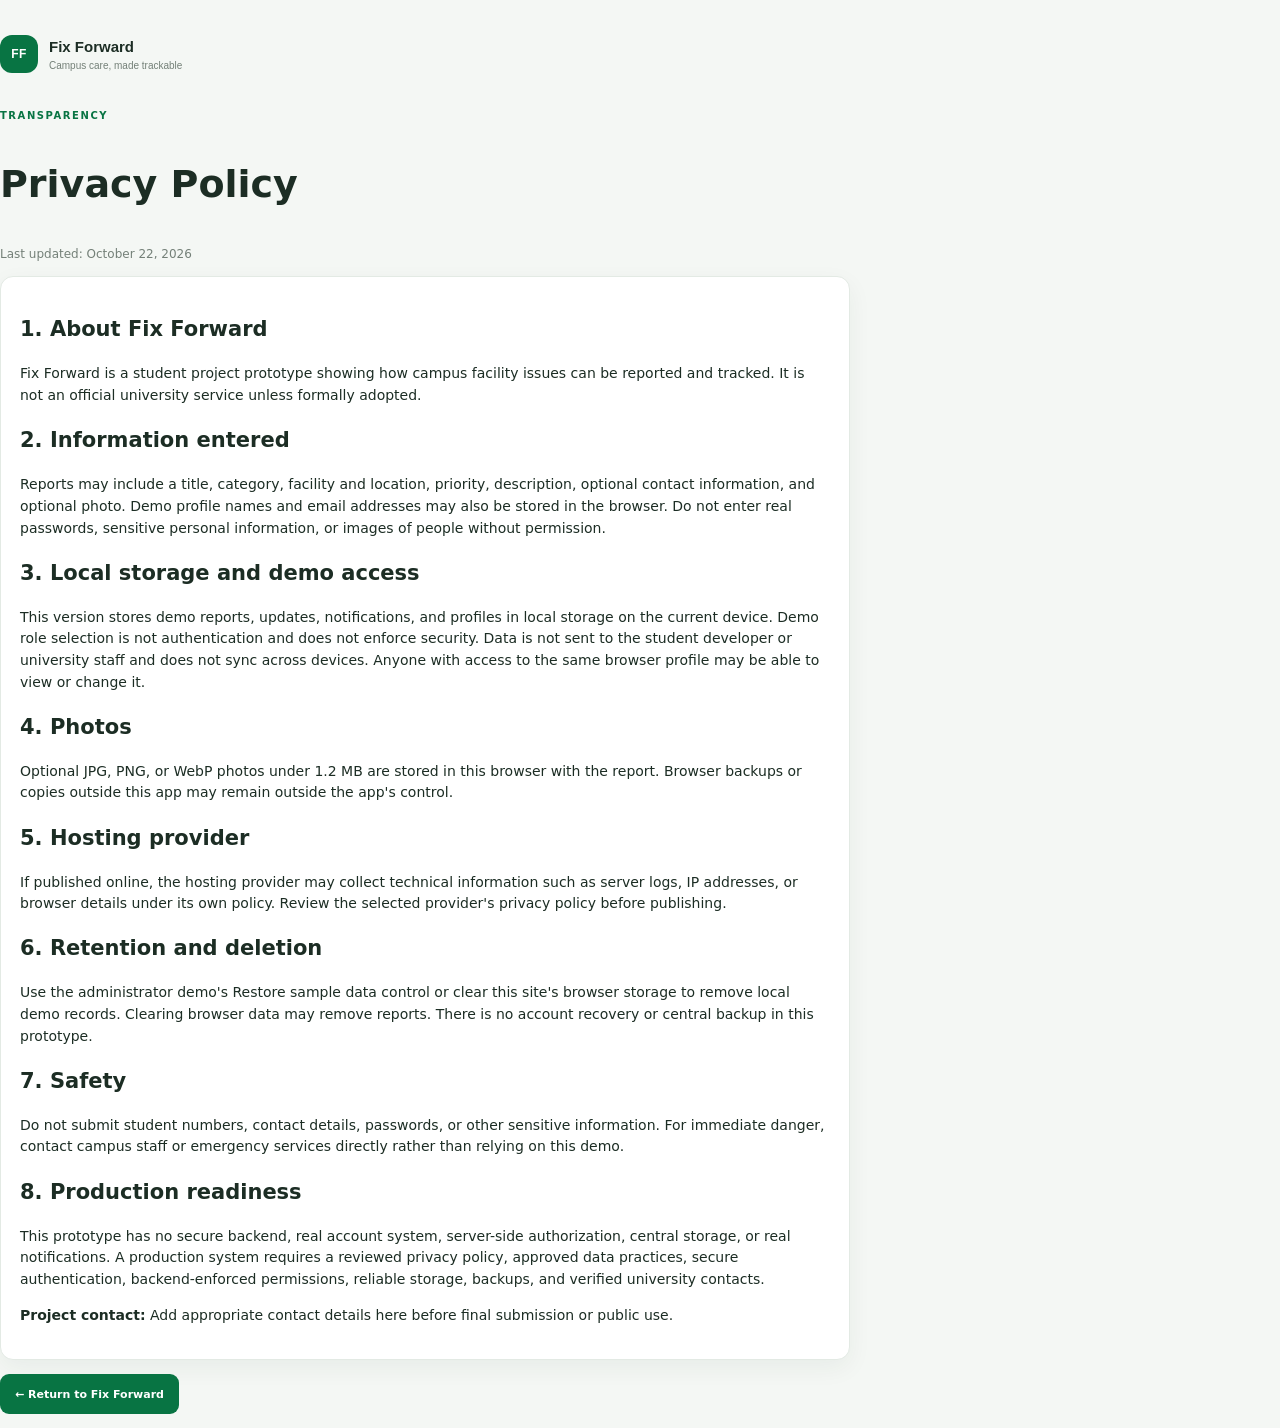
==== privacy.html @ bad697f6 "Add files via upload" ====
<!doctype html><html lang="en"><head><meta charset="utf-8"><meta name="viewport" content="width=device-width,initial-scale=1"><title>Privacy Policy | Fix Forward</title><link rel="stylesheet" href="styles.css"></head><body><main style="max-width:850px;padding-top:35px"><a class="brand" href="index.html"><span class="brand-mark">FF</span><span>Fix Forward<small>Campus care, made trackable</small></span></a><section style="padding-top:35px"><p class="eyebrow">TRANSPARENCY</p><h1 style="font-size:38px">Privacy Policy</h1><p class="muted">Last updated: October 22, 2026</p><article class="card"><h2>1. About Fix Forward</h2><p>Fix Forward is a student project prototype showing how campus facility issues can be reported and tracked. It is not an official university service unless formally adopted.</p><h2>2. Information entered</h2><p>Reports may include a title, category, facility and location, priority, description, optional contact information, and optional photo. Demo profile names and email addresses may also be stored in the browser. Do not enter real passwords, sensitive personal information, or images of people without permission.</p><h2>3. Local storage and demo access</h2><p>This version stores demo reports, updates, notifications, and profiles in local storage on the current device. Demo role selection is not authentication and does not enforce security. Data is not sent to the student developer or university staff and does not sync across devices. Anyone with access to the same browser profile may be able to view or change it.</p><h2>4. Photos</h2><p>Optional JPG, PNG, or WebP photos under 1.2 MB are stored in this browser with the report. Browser backups or copies outside this app may remain outside the app's control.</p><h2>5. Hosting provider</h2><p>If published online, the hosting provider may collect technical information such as server logs, IP addresses, or browser details under its own policy. Review the selected provider's privacy policy before publishing.</p><h2>6. Retention and deletion</h2><p>Use the administrator demo's Restore sample data control or clear this site's browser storage to remove local demo records. Clearing browser data may remove reports. There is no account recovery or central backup in this prototype.</p><h2>7. Safety</h2><p>Do not submit student numbers, contact details, passwords, or other sensitive information. For immediate danger, contact campus staff or emergency services directly rather than relying on this demo.</p><h2>8. Production readiness</h2><p>This prototype has no secure backend, real account system, server-side authorization, central storage, or real notifications. A production system requires a reviewed privacy policy, approved data practices, secure authentication, backend-enforced permissions, reliable storage, backups, and verified university contacts.</p><p><strong>Project contact:</strong> Add appropriate contact details here before final submission or public use.</p></article><p><a class="button button-primary" href="index.html">← Return to Fix Forward</a></p></section></main></body></html>
---- styles.css ----
:root{color-scheme:light;--green:#087443;--green-dark:#075d37;--green-soft:#e9f5ed;--bg:#f4f7f4;--surface:#fff;--surface-alt:#f8faf8;--text:#1c2d24;--muted:#748078;--line:#e3eae4;--shadow:0 8px 24px rgba(23,55,36,.055);--red:#c74141;--amber:#9b6717;--blue:#3569b7;--purple:#7054a6}
*{box-sizing:border-box}html{scroll-behavior:smooth}body{margin:0;background:var(--bg);color:var(--text);font:14px/1.55 'DM Sans',system-ui,Arial,sans-serif}button,input,select,textarea{font:inherit}button{cursor:pointer}button:focus-visible,a:focus-visible,input:focus-visible,select:focus-visible,textarea:focus-visible{outline:3px solid rgba(8,116,67,.28);outline-offset:2px}a{color:var(--green)}[hidden]{display:none!important}.eyebrow{margin:0 0 6px;color:var(--green);font-size:10px;font-weight:800;letter-spacing:1.55px}.muted{color:var(--muted);font-size:12px}.brand{display:flex;align-items:center;gap:11px;color:var(--text);text-decoration:none;font:800 15px/1.2 Manrope,sans-serif}.brand small{display:block;margin-top:4px;color:var(--muted);font:500 10px 'DM Sans',sans-serif}.brand-mark{display:grid;place-items:center;width:38px;height:38px;flex:0 0 38px;border-radius:12px;background:var(--green);color:white;font:800 12px Manrope,sans-serif;letter-spacing:.5px}.brand-mark-large{width:49px;height:49px;margin:0 auto 14px;border-radius:15px;font-size:15px}

/* Login */
.login-screen{position:fixed;inset:0;z-index:10;display:grid;grid-template-columns:minmax(0,1.08fr) minmax(440px,.92fr);min-height:100vh;background:var(--surface);overflow:auto}.login-photo{position:relative;display:flex;align-items:center;min-height:100vh;padding:clamp(35px,7vw,100px);overflow:hidden;color:#fff;background:linear-gradient(135deg,#2c5540,#123b2b 65%,#092a1e)}.login-photo:before{position:absolute;inset:0;content:"";opacity:.29;background:linear-gradient(180deg,rgba(8,34,21,.12),rgba(4,33,19,.65)),url('https://images.unsplash.com/photo-1562774053-701939374585?auto=format&fit=crop&w=1800&q=85') center/cover}.photo-overlay{position:absolute;inset:0;background:linear-gradient(90deg,rgba(4,47,28,.84),rgba(6,57,35,.56) 65%,rgba(5,49,29,.62))}.login-copy{position:relative;max-width:620px}.brand-light{color:white;margin-bottom:clamp(55px,10vh,125px)}.brand-light small{color:#d0e3d5}.brand-light .brand-mark{background:#d9ebbc;color:#135335}.login-copy .eyebrow{color:#d8ebc7}.login-copy h1{margin:14px 0 18px;font:800 clamp(48px,6.5vw,82px)/1.02 Manrope,sans-serif;letter-spacing:-3.5px}.login-copy h1 span{color:#cce2a8}.login-copy>p:not(.eyebrow){max-width:500px;color:#e1ebe3;font-size:16px;line-height:1.75}.login-tags{display:flex;gap:10px;flex-wrap:wrap;margin-top:30px}.login-tags span{padding:8px 12px;border:1px solid #ffffff42;border-radius:30px;background:#ffffff13;color:#f5f8f4;font-size:11px}.photo-credit{position:absolute;bottom:24px;left:clamp(35px,7vw,100px);color:#ffffffa6;font-size:10px}.login-panel{position:relative;display:grid;place-items:center;min-height:100vh;padding:32px clamp(25px,5vw,75px);background:var(--surface)}.login-card{width:min(100%,420px);padding:15px 0;text-align:center}.login-card h2{margin:0;font:800 26px Manrope,sans-serif;letter-spacing:-.7px}.login-card>.muted{margin:7px 0 24px}.login-theme{position:absolute;top:24px;right:25px}.role-tabs{display:grid;grid-template-columns:repeat(3,1fr);gap:4px;padding:4px;margin:0 0 17px;border:1px solid var(--line);border-radius:11px;background:var(--surface-alt)}.role-tab{min-height:37px;padding:5px 8px;border:0;border-radius:8px;background:transparent;color:var(--muted);font-size:10px;font-weight:700}.role-tab.active{background:var(--surface);color:var(--green);box-shadow:0 2px 7px #193b2412}.login-card form{text-align:left}.login-card label,.request-form label,.profile-card label,.modal-form label,.staff-update label{display:block;margin:12px 0 6px;color:var(--text);font-size:11px;font-weight:700}.login-card input,.request-form input,.request-form select,.request-form textarea,.profile-card input,.modal-form input,.staff-update select,.staff-update textarea{width:100%;min-height:42px;padding:10px 12px;border:1px solid var(--line);border-radius:9px;background:var(--surface);color:var(--text);font-size:12px}.password-wrap{position:relative}.password-wrap input{padding-right:57px}.password-wrap button{position:absolute;top:0;right:8px;height:42px;border:0;background:transparent;color:var(--green);font-size:11px;font-weight:800}.login-options{display:flex;align-items:center;justify-content:space-between;margin:9px 0 14px}.login-options .remember{display:flex;align-items:center;gap:6px;margin:0;color:var(--muted);font-size:10px;font-weight:500}.remember input{width:14px;height:14px;min-height:0;margin:0;accent-color:var(--green)}.text-button{padding:3px 0;border:0;background:transparent;color:var(--green);font-size:11px;font-weight:700}.button{display:inline-flex;align-items:center;justify-content:center;gap:8px;min-height:40px;padding:10px 14px;border:1px solid transparent;border-radius:9px;font-size:11px;font-weight:750;text-decoration:none;transition:background .15s,border-color .15s,transform .15s}.button:hover{transform:translateY(-1px)}.button-primary{background:var(--green);color:#fff}.button-primary:hover{background:var(--green-dark)}.button-outline{border-color:var(--line);background:var(--surface);color:var(--text)}.button-quiet{background:transparent;color:var(--muted)}.button-danger{background:#b73a3a;color:white}.button-wide{width:100%;margin-top:8px}.button-small{min-height:31px;padding:6px 10px;font-size:10px}.divider{display:flex;align-items:center;gap:10px;margin:18px 0 7px;color:var(--muted);font-size:9px;font-weight:800;letter-spacing:1.3px}.divider:before,.divider:after{height:1px;flex:1;background:var(--line);content:""}.demo-caption,.login-footnote{margin:5px 0 9px;color:var(--muted);font-size:10px}.demo-buttons{display:grid;grid-template-columns:1fr;gap:6px}.demo-buttons button{padding:8px 11px;border:1px solid var(--line);border-radius:8px;background:var(--surface-alt);color:var(--text);text-align:left;font-size:10px;font-weight:700}.demo-buttons button:hover{border-color:#a6ccb0;background:var(--green-soft)}.login-footnote{margin-top:12px;font-size:9px;line-height:1.6}.form-error{margin:8px 0;color:var(--red);font-size:11px;font-weight:650}

/* App shell */
.app-shell{min-height:100vh}.sidebar{position:fixed;inset:0 auto 0 0;z-index:4;display:flex;width:252px;flex-direction:column;padding:23px 15px 16px;border-right:1px solid var(--line);background:var(--surface)}.sidebar-brand{padding:0 10px 25px}.sidebar-nav{overflow:auto;flex:1}.nav-group{margin-bottom:20px}.nav-heading{padding:0 11px;margin:0 0 7px;color:#97a29a;font-size:9px;font-weight:800;letter-spacing:1.3px}.nav-item{display:flex;width:100%;align-items:center;gap:11px;min-height:40px;padding:8px 11px;border:0;border-radius:9px;background:transparent;color:#637068;text-align:left;font-size:11px;font-weight:600}.nav-item+.nav-item{margin-top:3px}.nav-item:hover{background:var(--surface-alt);color:var(--green)}.nav-item.active{background:var(--green);color:white;box-shadow:0 4px 11px #08744325}.nav-icon{display:grid;width:19px;flex:0 0 19px;place-items:center;font-size:16px}.nav-count{display:grid;min-width:19px;height:19px;margin-left:auto;place-items:center;border-radius:20px;background:#e2f1e7;color:var(--green);font-size:9px;font-weight:800}.sidebar-bottom{padding-top:12px;border-top:1px solid var(--line)}.demo-label{display:flex;align-items:center;gap:7px;padding:8px 10px 13px;color:var(--muted);font-size:9px}.status-dot{width:7px;height:7px;border-radius:100%;background:#45ad70}.main-shell{min-height:100vh;margin-left:252px}.topbar{position:sticky;top:0;z-index:3;display:flex;height:76px;align-items:center;justify-content:space-between;padding:0 clamp(20px,3vw,44px);border-bottom:1px solid var(--line);background:color-mix(in srgb,var(--surface) 94%,transparent);backdrop-filter:blur(12px)}.topbar-left,.topbar-actions{display:flex;align-items:center;gap:15px}.topbar-left .eyebrow{margin:0;font-size:8px}.topbar h1{margin:1px 0 0;font:750 17px Manrope,sans-serif;letter-spacing:-.3px}.icon-button{position:relative;display:grid;width:35px;height:35px;place-items:center;border:1px solid var(--line);border-radius:9px;background:var(--surface);color:var(--text);font-size:15px}.icon-button:hover{border-color:#b3d5bc;color:var(--green)}.menu-toggle{display:none}.notification-badge{position:absolute;top:6px;right:6px;width:7px;height:7px;border:1px solid var(--surface);border-radius:50%;background:#d64b4b}.profile-trigger{display:flex;align-items:center;gap:9px;padding:0 0 0 13px;border:0;border-left:1px solid var(--line);background:transparent;color:var(--text);text-align:left}.avatar{display:grid;width:33px;height:33px;flex:0 0 33px;place-items:center;border-radius:50%;background:#e6f1e8;color:var(--green);font-weight:800}.profile-trigger strong,.profile-trigger small{display:block}.profile-trigger strong{font-size:10px}.profile-trigger small{margin-top:2px;color:var(--muted);font-size:9px}.chevron{margin-left:3px;color:var(--muted)}.page-content{max-width:1500px;min-height:calc(100vh - 124px);padding:27px clamp(20px,3vw,44px) 40px;margin:0 auto}.app-footer{display:flex;justify-content:space-between;gap:10px;padding:17px clamp(20px,3vw,44px);border-top:1px solid var(--line);color:var(--muted);font-size:9px}.app-footer a{color:var(--muted);text-decoration:none}

/* Dashboard */
.welcome-card{position:relative;display:flex;min-height:177px;align-items:center;justify-content:space-between;overflow:hidden;padding:25px 31px;border:1px solid #dce9dd;border-radius:15px;background:linear-gradient(110deg,#edf6ed,#f6faf4 64%,#e6f2e7)}.welcome-card .eyebrow{font-size:9px}.welcome-card h2,.page-intro h2{margin:0;font:800 24px/1.25 Manrope,sans-serif;letter-spacing:-.8px;color:var(--text)}.welcome-card p:not(.eyebrow){max-width:480px;margin:8px 0 12px;color:#728078;font-size:11px}.demo-chip{display:inline-block;padding:5px 8px;border:1px solid #d3e7d5;border-radius:5px;background:#ffffffa8;color:var(--green);font-size:8px;font-weight:800;letter-spacing:.6px}.welcome-art{display:grid;width:118px;height:118px;flex:0 0 118px;place-items:center;margin-right:4%;border:1px solid #d6e8d8;border-radius:38px;background:#f5faf2;box-shadow:0 10px 24px #1b573312;transform:rotate(-8deg)}.welcome-art span{display:grid;width:70px;height:70px;place-items:center;border-radius:24px;background:var(--green);color:#fff;font-size:42px;box-shadow:0 10px 22px #08744342}.stats-grid{display:grid;grid-template-columns:repeat(4,minmax(0,1fr));gap:14px;margin:17px 0}.stat-card,.card{border:1px solid var(--line);border-radius:13px;background:var(--surface);box-shadow:var(--shadow)}.stat-card{position:relative;min-height:126px;padding:16px 17px}.stat-card p{margin:0;color:#6e7b72;font-size:10px;font-weight:600}.stat-card strong{display:block;margin:5px 0 1px;font:800 24px Manrope,sans-serif}.stat-card small{color:#98a29b;font-size:9px}.stat-icon{position:absolute;top:16px;right:16px;display:grid;width:31px;height:31px;place-items:center;border-radius:9px;font-size:15px}.stat-icon.green{background:#e7f4e9;color:var(--green)}.stat-icon.amber{background:#fbf2dd;color:var(--amber)}.stat-icon.blue{background:#e9f0fb;color:var(--blue)}.stat-icon.purple{background:#f0ebf8;color:var(--purple)}.dashboard-grid{display:grid;grid-template-columns:minmax(255px,.8fr) minmax(0,1.2fr);gap:15px}.card{padding:19px}.card-heading{display:flex;align-items:center;justify-content:space-between;gap:12px;margin-bottom:13px}.card-heading .eyebrow{font-size:8px}.card h3,.form-aside h3,.details-aside h3,.comments-card h3,.staff-update h3{margin:0;font:750 15px Manrope,sans-serif;letter-spacing:-.2px}.quick-actions{display:grid;gap:7px;margin-top:13px}.quick-action{display:flex;align-items:center;gap:10px;width:100%;padding:9px;border:1px solid transparent;border-radius:9px;background:var(--surface-alt);color:var(--text);text-align:left}.quick-action:hover{border-color:#d1e5d4;background:var(--green-soft)}.quick-icon{display:grid;width:33px;height:33px;flex:0 0 33px;place-items:center;border-radius:9px;background:#e8f3e9;color:var(--green);font-size:17px}.quick-action strong,.quick-action small{display:block}.quick-action strong{font-size:10px}.quick-action small{margin-top:2px;color:var(--muted);font-size:9px}.quick-action>b{margin-left:auto;color:var(--muted)}.activity-list{display:grid}.activity-row{display:flex;width:100%;align-items:center;gap:10px;padding:10px 0;border:0;border-top:1px solid var(--line);background:transparent;color:var(--text);text-align:left}.activity-mark{display:grid;width:27px;height:27px;flex:0 0 27px;place-items:center;border-radius:50%;background:#edf5ed;color:var(--green);font-size:19px}.activity-row>span:nth-child(2){min-width:0;flex:1}.activity-row strong,.activity-row small{display:block;overflow:hidden;text-overflow:ellipsis;white-space:nowrap}.activity-row strong{font-size:10px}.activity-row small,.activity-row time{margin-top:3px;color:var(--muted);font-size:9px}.activity-row time{white-space:nowrap}

/* Forms, list, details */
.page-intro{margin:0 0 17px}.page-intro>p:not(.eyebrow){margin:6px 0 0;color:var(--muted);font-size:11px}.page-intro-row{display:flex;align-items:center;justify-content:space-between;gap:15px}.form-layout{display:grid;grid-template-columns:minmax(0,1.7fr) minmax(220px,.75fr);align-items:start;gap:15px}.request-form{padding:23px}.form-section-title{display:flex;align-items:center;gap:11px;padding-bottom:13px;border-bottom:1px solid var(--line)}.form-section-title>span{display:grid;width:29px;height:29px;place-items:center;border-radius:9px;background:#e9f4ea;color:var(--green);font-size:10px;font-weight:800}.form-section-title h3{margin:0;font:750 14px Manrope,sans-serif}.form-section-title p{margin:3px 0 0;color:var(--muted);font-size:10px}.form-section-spaced{margin-top:21px}.field-grid{display:grid;grid-template-columns:1fr 1fr;gap:12px}.required{color:var(--red)}.request-form label small{color:var(--muted);font-size:9px;font-weight:500}.request-form textarea,.staff-update textarea{min-height:100px;resize:vertical}.request-form input[type=file]{padding:8px}.field-hint{display:block;margin:5px 0 0;color:var(--muted);font-size:9px;font-weight:400}.form-actions{display:flex;align-items:center;gap:14px;margin-top:20px;padding-top:15px;border-top:1px solid var(--line)}.form-actions p{color:var(--muted);font-size:9px}.form-aside{position:sticky;top:94px}.aside-icon{display:grid;width:32px;height:32px;place-items:center;margin-bottom:12px;border-radius:10px;background:#e8f3e9;color:var(--green)}.form-aside ul{display:grid;gap:12px;padding-left:18px;color:#68766d;font-size:10px}.form-aside li::marker{color:var(--green)}.safety-note,.privacy-callout{padding:13px;margin-top:16px;border:1px solid #f0e2c4;border-radius:10px;background:#fff9ec;color:#8d6829}.safety-note p,.privacy-callout p{margin:5px 0 0;font-size:10px;line-height:1.6}.local-note{margin:14px 0 0;color:var(--muted);font-size:9px;line-height:1.6}.photo-preview{display:flex;align-items:center;gap:13px;margin-top:12px}.photo-preview img{max-width:145px;max-height:100px;border-radius:8px}.danger{color:var(--red)}
.table-card{padding:0;overflow:hidden}.filter-bar{display:grid;grid-template-columns:minmax(200px,1.6fr) repeat(4,minmax(105px,.8fr));gap:9px;padding:14px;border-bottom:1px solid var(--line)}.filter-bar select,.search-field input,.assign-select{min-width:0;height:37px;padding:8px 10px;border:1px solid var(--line);border-radius:8px;background:var(--surface);color:var(--text);font-size:10px}.search-field{display:flex;align-items:center;gap:7px;min-width:0;height:37px;padding:0 10px;border:1px solid var(--line);border-radius:8px;color:var(--muted)}.search-field input{width:100%;height:auto;padding:0;border:0;outline:0!important;box-shadow:none!important}.search-field span{font-size:18px}.table-wrap{overflow-x:auto}table{width:100%;border-collapse:collapse;text-align:left}th{padding:11px 12px;background:var(--surface-alt);color:#8b958e;font-size:8px;letter-spacing:.6px;white-space:nowrap}td{padding:12px;border-top:1px solid var(--line);color:#58665d;font-size:9px;vertical-align:middle}td small{display:block;margin-top:3px;color:var(--muted);font-size:9px}.request-link{display:block;padding:0;border:0;background:transparent;color:var(--text);text-align:left}.request-link strong,.request-link span{display:block;max-width:230px;overflow:hidden;text-overflow:ellipsis;white-space:nowrap}.request-link strong{color:var(--green);font-size:9px}.request-link span{margin-top:3px;font-weight:700}.status-badge,.priority-badge{display:inline-flex;align-items:center;min-height:22px;padding:3px 8px;border-radius:20px;font-size:8px;font-weight:800;white-space:nowrap}.status-pending{background:#fff3dd;color:#9a6a15}.status-under-review,.status-approved{background:#eaf0ff;color:#4565ad}.status-in-progress{background:#e7f1fb;color:#3569a9}.status-on-hold{background:#f1eafb;color:#74539e}.status-resolved{background:#e4f5e9;color:#187747}.status-rejected{background:#fceaea;color:#b34444}.priority-badge.low{background:#e8f4ea;color:#417a4b}.priority-badge.medium{background:#f3f0df;color:#897222}.priority-badge.high{background:#fff0df;color:#b56821}.priority-badge.urgent{background:#fbe8e8;color:#bc3b3b}.status-large{padding:7px 11px;font-size:10px}.assign-select{height:30px;max-width:130px;padding:4px}.table-footer{display:flex;align-items:center;justify-content:space-between;gap:12px;padding:12px 14px;border-top:1px solid var(--line);color:var(--muted);font-size:9px}.pagination{display:flex;align-items:center;gap:10px}.pagination button{padding:6px 9px;border:1px solid var(--line);border-radius:7px;background:var(--surface);color:var(--text);font-size:9px}.pagination button:disabled{opacity:.45;cursor:not-allowed}.empty-state{padding:35px 15px;text-align:center}.empty-icon{display:grid;width:40px;height:40px;place-items:center;margin:0 auto 10px;border-radius:13px;background:#edf5ed;color:var(--green);font-size:22px}.empty-state h3{margin:0;font:750 14px Manrope,sans-serif}.empty-state p{max-width:430px;margin:6px auto 13px;color:var(--muted);font-size:10px}.empty-card{text-align:center}
.details-layout{display:grid;grid-template-columns:minmax(0,1fr) 260px;align-items:start;gap:15px}.details-main,.details-aside{display:grid;gap:14px}.details-card .card-heading{margin-bottom:14px}.details-description{color:#536158;font-size:12px;line-height:1.7}.detail-grid{display:grid;grid-template-columns:repeat(2,minmax(0,1fr));gap:15px;padding-top:16px;border-top:1px solid var(--line)}.detail-grid small,.detail-grid strong{display:block}.detail-grid small{color:var(--muted);font-size:8px;font-weight:800;letter-spacing:.8px}.detail-grid strong{margin-top:4px;font-size:10px}.details-photo{display:block;max-width:100%;max-height:260px;margin-top:18px;border-radius:10px}.resolution-note{margin-top:15px;padding:13px;border-radius:9px;background:#eaf5ec;color:var(--green-dark);font-size:10px}.resolution-note p{margin:5px 0 0}.progress-steps{display:grid;gap:0;margin-top:17px}.progress-step{position:relative;display:flex;align-items:center;gap:10px;min-height:40px;color:#9ba49d;font-size:9px}.progress-step:not(:last-child):after{position:absolute;top:26px;left:11px;width:1px;height:22px;background:var(--line);content:""}.progress-step span{z-index:1;display:grid;width:23px;height:23px;place-items:center;border:1px solid var(--line);border-radius:50%;background:var(--surface);font-size:9px}.progress-step.current{color:var(--green)}.progress-step.current span,.progress-step.complete span{border-color:var(--green);background:var(--green);color:white}.progress-step.complete{color:var(--text)}.exception-state{padding:15px 0 0}.exception-state p{color:var(--muted);font-size:10px}.staff-update form{max-width:650px}.staff-update .button{margin-top:12px}.timeline{margin-top:15px}.timeline-item{position:relative;display:flex;gap:11px;padding:0 0 16px}.timeline-item>span{position:relative;z-index:1;width:9px;height:9px;flex:0 0 9px;margin-top:4px;border-radius:50%;background:var(--green)}.timeline-item:not(:last-child):before{position:absolute;top:12px;bottom:0;left:4px;width:1px;background:var(--line);content:""}.timeline-item strong,.timeline-item small{display:block}.timeline-item strong{font-size:10px}.timeline-item small{margin-top:3px;color:var(--muted);font-size:9px}.timeline-item p{margin:6px 0 0;color:#57645c;font-size:10px}
.notification-list{padding:0}.notification-item{display:flex;align-items:flex-start;gap:12px;padding:16px;border-bottom:1px solid var(--line)}.notification-item:last-child{border-bottom:0}.notification-item.unread{background:color-mix(in srgb,var(--green-soft) 45%,var(--surface))}.notification-icon{display:grid;width:32px;height:32px;flex:0 0 32px;place-items:center;border-radius:10px;background:#e8f3e9;color:var(--green)}.notification-item>div:nth-child(2){flex:1}.notification-item strong{font-size:11px}.notification-item p{margin:3px 0;color:#657168;font-size:10px}.notification-item small{color:var(--muted);font-size:9px}.notification-actions{display:flex;gap:10px;white-space:nowrap}
.analytics-grid{display:grid;grid-template-columns:repeat(2,minmax(0,1fr));gap:14px}.analytics-stats{margin-bottom:15px}.bar-list{display:grid;gap:11px;margin-top:17px}.bar-row{display:grid;grid-template-columns:minmax(80px,1fr) minmax(70px,2fr) 23px;align-items:center;gap:9px;font-size:9px}.bar-row>span{overflow:hidden;color:#657168;text-overflow:ellipsis;white-space:nowrap}.bar-row strong{text-align:right;font-size:9px}.bar-track{height:7px;overflow:hidden;border-radius:9px;background:var(--surface-alt)}.bar-track i{display:block;height:100%;min-width:3px;border-radius:9px}.bar-green{background:#3d9963}.bar-blue{background:#5a83ca}.bar-amber{background:#d1a84e}.bar-purple{background:#9578bd}
.analytics-actions{display:flex;align-items:flex-end;gap:9px}.analytics-actions label{display:grid;gap:4px;margin:0;color:var(--muted);font-size:9px}.analytics-actions select{min-width:130px;height:38px;padding:7px 9px;border:1px solid var(--line);border-radius:8px;background:var(--surface);color:var(--text);font-size:10px}
.profile-grid,.settings-grid{display:grid;grid-template-columns:repeat(2,minmax(0,1fr));align-items:start;gap:15px}.profile-card form{max-width:470px}.profile-heading{display:flex;align-items:center;gap:12px;padding-bottom:16px;border-bottom:1px solid var(--line)}.avatar-large{width:46px;height:46px;flex-basis:46px;font-size:16px}.profile-heading h3{margin:0;font:750 15px Manrope,sans-serif}.profile-heading p{margin:3px 0 0;color:var(--muted);font-size:10px}.profile-card form .button{margin-top:14px}.setting-row{display:flex;align-items:center;justify-content:space-between;gap:15px;padding:15px 0;border-bottom:1px solid var(--line)}.setting-row strong,.setting-row small{display:block}.setting-row strong{font-size:10px}.setting-row small{margin-top:3px;color:var(--muted);font-size:9px}.switch{width:34px;height:20px;border:0;border-radius:20px;background:#bcc6bd}.switch[aria-checked=true]{background:var(--green)}.switch:after{display:block;width:14px;height:14px;margin:3px;border-radius:50%;background:white;content:"";transition:transform .15s}.switch[aria-checked=true]:after{transform:translateX(14px)}.setting-enabled{color:var(--green);font-size:9px}.privacy-callout{border-color:#d8e8d9;background:#f0f7ef;color:#45694a}.settings-grid h3{margin:15px 0 5px;font:750 12px Manrope,sans-serif}.settings-grid p{color:var(--muted);font-size:10px;line-height:1.7}.settings-grid .button{margin-top:10px}

/* Dialog and theme */
.modal{width:min(92vw,460px);max-height:90vh;padding:22px;border:1px solid var(--line);border-radius:14px;background:var(--surface);color:var(--text);box-shadow:0 22px 90px #102a1c40}.modal::backdrop{background:#0e2519a1;backdrop-filter:blur(2px)}.modal-header{display:flex;align-items:flex-start;justify-content:space-between;gap:14px}.modal-header h2{margin:0;font:800 19px Manrope,sans-serif}.modal>div>p,.modal-form>p{color:#617067;font-size:11px;line-height:1.7}.modal-hint{padding:10px;border-radius:8px;background:var(--surface-alt)}.modal-actions{display:flex;justify-content:flex-end;gap:8px;margin-top:18px}.modal-form label{margin-top:12px}.modal-form .form-error{font-size:10px}.toast{position:fixed;right:22px;bottom:20px;z-index:20;max-width:min(390px,calc(100vw - 32px));padding:11px 15px;border:1px solid #315d43;border-radius:9px;background:#173e2a;color:#fff;font-size:11px;opacity:0;pointer-events:none;transform:translateY(8px);transition:.2s}.toast.show{opacity:1;transform:translateY(0)}
body.dark-mode{color-scheme:dark;--bg:#101a14;--surface:#17231b;--surface-alt:#1d2b21;--text:#e4eee7;--muted:#a0afa4;--line:#2a3b2e;--shadow:0 8px 24px rgba(0,0,0,.15)}body.dark-mode .login-screen{background:var(--surface)}body.dark-mode .login-panel{background:var(--surface)}body.dark-mode .login-card h2{color:var(--text)}body.dark-mode .login-card label{color:var(--text)}body.dark-mode .welcome-card{border-color:#345340;background:linear-gradient(110deg,#20392a,#1a2c20)}body.dark-mode .welcome-card p:not(.eyebrow){color:#b5c5b8}body.dark-mode .welcome-art{border-color:#38523e;background:#263b2b}body.dark-mode .table-wrap th{background:#1d2b21}body.dark-mode td{color:#bfccc2}body.dark-mode .filter-bar select,body.dark-mode .search-field,body.dark-mode .search-field input,body.dark-mode .assign-select{background:var(--surface);color:var(--text)}body.dark-mode .safety-note{border-color:#665431;background:#332b1b;color:#e2c27e}body.dark-mode .privacy-callout{border-color:#345340;background:#203327;color:#bdd7c1}body.dark-mode .notification-item.unread{background:#1b3022}

@media(max-width:1100px){.sidebar{width:220px}.main-shell{margin-left:220px}.filter-bar{grid-template-columns:minmax(180px,1.5fr) repeat(2,minmax(110px,1fr))}.welcome-art{margin-right:1%}.login-screen{grid-template-columns:minmax(0,1fr) minmax(400px,.9fr)}}
@media(max-width:800px){.login-screen{grid-template-columns:1fr}.login-photo{min-height:230px;padding:25px 28px}.login-photo:before{background-position:center 43%}.brand-light{margin-bottom:20px}.login-copy h1{font-size:40px;letter-spacing:-1.8px;margin:8px 0}.login-copy>p:not(.eyebrow){max-width:600px;margin:5px 0;font-size:12px}.login-tags{margin-top:12px}.login-tags span{padding:6px 9px;font-size:9px}.photo-credit{display:none}.login-panel{min-height:auto;padding:25px 25px 34px}.login-card{max-width:460px}.sidebar{width:252px;transform:translateX(-100%);transition:transform .2s;box-shadow:none}.sidebar.mobile-open{transform:translateX(0);box-shadow:15px 0 35px #102a1c2b}.main-shell{margin-left:0}.menu-toggle{display:grid}.topbar{height:68px}.page-content{min-height:calc(100vh - 118px)}.dashboard-grid{grid-template-columns:1fr}.quick-actions{grid-template-columns:repeat(3,1fr)}.quick-action{align-items:flex-start;flex-wrap:wrap}.quick-action>b{display:none}.quick-action span:nth-child(2){width:calc(100% - 45px)}}
@media(max-width:620px){.login-photo{min-height:205px;padding:20px}.brand-light{margin-bottom:13px}.brand-mark{width:32px;height:32px;flex-basis:32px}.login-copy h1{font-size:35px}.login-tags{gap:5px}.login-tags span{font-size:8px}.login-panel{padding:16px 20px 28px}.login-theme{top:10px;right:10px;width:31px;height:31px}.login-card h2{font-size:22px}.login-card>.muted{margin:5px 0 15px}.demo-buttons{grid-template-columns:1fr 1fr}.demo-buttons button:last-child{grid-column:1/-1}.page-content{padding:20px 14px 30px}.topbar{padding:0 14px}.topbar-actions{gap:7px}.profile-trigger{gap:6px;padding-left:8px}.profile-trigger>span:nth-child(2){display:none}.chevron{display:none}.welcome-card{min-height:160px;padding:18px}.welcome-card h2,.page-intro h2{font-size:21px}.welcome-card p:not(.eyebrow){max-width:310px;font-size:10px}.welcome-art{width:70px;height:70px;flex-basis:70px;border-radius:24px}.welcome-art span{width:45px;height:45px;border-radius:15px;font-size:28px}.stats-grid{grid-template-columns:repeat(2,minmax(0,1fr));gap:9px;margin:11px 0}.stat-card{min-height:108px;padding:13px}.stat-card strong{font-size:21px}.stat-icon{top:12px;right:12px;width:26px;height:26px}.quick-actions{grid-template-columns:1fr}.quick-action{align-items:center}.quick-action span:nth-child(2){width:auto}.card{padding:15px}.table-card{padding:0}.filter-bar{grid-template-columns:1fr 1fr;padding:10px}.search-field{grid-column:1/-1}.filter-bar select{min-width:0}.table-footer{align-items:flex-start;flex-direction:column}.page-intro-row{align-items:flex-start;flex-direction:column}.field-grid{grid-template-columns:1fr;gap:0}.form-actions{align-items:flex-start;flex-direction:column;gap:5px}.details-layout,.analytics-grid,.profile-grid,.settings-grid,.form-layout{grid-template-columns:1fr}.form-aside{position:static}.details-aside{grid-row:1}.detail-grid{gap:12px}.notification-item{padding:12px}.notification-actions{align-items:flex-end;flex-direction:column;gap:4px}.app-footer{flex-direction:column;padding:14px;font-size:8px}.topbar h1{font-size:15px}.activity-row time{font-size:8px}.welcome-card .demo-chip{font-size:7px}}
@media(prefers-reduced-motion:reduce){*,*:before,*:after{scroll-behavior:auto!important;transition:none!important}}
 .attention-card{margin-top:15px}.attention-card .card-heading{align-items:flex-start}.attention-card .card-heading h3{margin-bottom:2px}.attention-card .activity-row>.priority-badge{width:53px;justify-content:center}
.login-photo:before{background-image:linear-gradient(180deg,rgba(8,34,21,.12),rgba(4,33,19,.65)),url('assets/campus-building.png')}
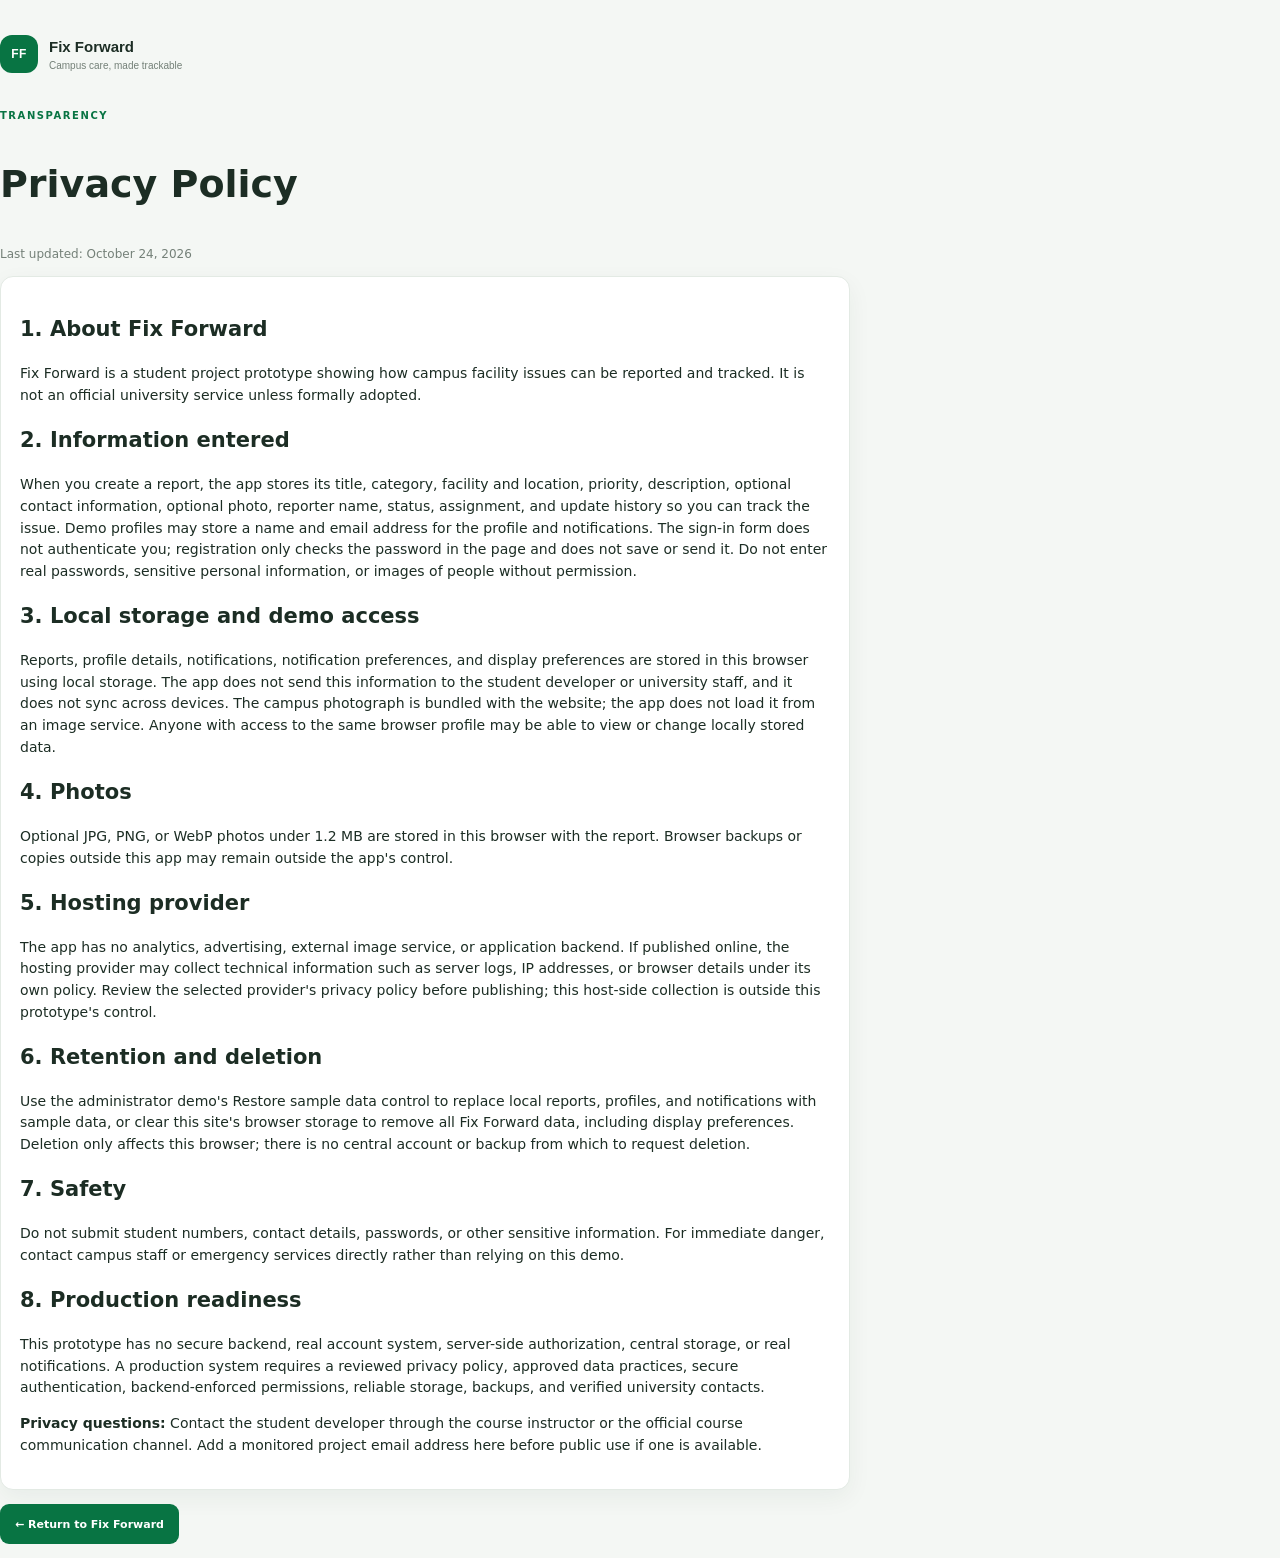
==== commit 1a31c015: "Add files via upload" ====
--- a/privacy.html
+++ b/privacy.html
@@ -1 +1 @@
-<!doctype html><html lang="en"><head><meta charset="utf-8"><meta name="viewport" content="width=device-width,initial-scale=1"><title>Privacy Policy | Fix Forward</title><link rel="stylesheet" href="styles.css"></head><body><main style="max-width:850px;padding-top:35px"><a class="brand" href="index.html"><span class="brand-mark">FF</span><span>Fix Forward<small>Campus care, made trackable</small></span></a><section style="padding-top:35px"><p class="eyebrow">TRANSPARENCY</p><h1 style="font-size:38px">Privacy Policy</h1><p class="muted">Last updated: October 22, 2026</p><article class="card"><h2>1. About Fix Forward</h2><p>Fix Forward is a student project prototype showing how campus facility issues can be reported and tracked. It is not an official university service unless formally adopted.</p><h2>2. Information entered</h2><p>Reports may include a title, category, facility and location, priority, description, optional contact information, and optional photo. Demo profile names and email addresses may also be stored in the browser. Do not enter real passwords, sensitive personal information, or images of people without permission.</p><h2>3. Local storage and demo access</h2><p>This version stores demo reports, updates, notifications, and profiles in local storage on the current device. Demo role selection is not authentication and does not enforce security. Data is not sent to the student developer or university staff and does not sync across devices. Anyone with access to the same browser profile may be able to view or change it.</p><h2>4. Photos</h2><p>Optional JPG, PNG, or WebP photos under 1.2 MB are stored in this browser with the report. Browser backups or copies outside this app may remain outside the app's control.</p><h2>5. Hosting provider</h2><p>If published online, the hosting provider may collect technical information such as server logs, IP addresses, or browser details under its own policy. Review the selected provider's privacy policy before publishing.</p><h2>6. Retention and deletion</h2><p>Use the administrator demo's Restore sample data control or clear this site's browser storage to remove local demo records. Clearing browser data may remove reports. There is no account recovery or central backup in this prototype.</p><h2>7. Safety</h2><p>Do not submit student numbers, contact details, passwords, or other sensitive information. For immediate danger, contact campus staff or emergency services directly rather than relying on this demo.</p><h2>8. Production readiness</h2><p>This prototype has no secure backend, real account system, server-side authorization, central storage, or real notifications. A production system requires a reviewed privacy policy, approved data practices, secure authentication, backend-enforced permissions, reliable storage, backups, and verified university contacts.</p><p><strong>Project contact:</strong> Add appropriate contact details here before final submission or public use.</p></article><p><a class="button button-primary" href="index.html">← Return to Fix Forward</a></p></section></main></body></html>
+<!doctype html><html lang="en"><head><meta charset="utf-8"><meta name="viewport" content="width=device-width,initial-scale=1"><title>Privacy Policy | Fix Forward</title><link rel="stylesheet" href="styles.css"></head><body><main style="max-width:850px;padding-top:35px"><a class="brand" href="index.html"><span class="brand-mark">FF</span><span>Fix Forward<small>Campus care, made trackable</small></span></a><section style="padding-top:35px"><p class="eyebrow">TRANSPARENCY</p><h1 style="font-size:38px">Privacy Policy</h1><p class="muted">Last updated: October 24, 2026</p><article class="card"><h2>1. About Fix Forward</h2><p>Fix Forward is a student project prototype showing how campus facility issues can be reported and tracked. It is not an official university service unless formally adopted.</p><h2>2. Information entered</h2><p>When you create a report, the app stores its title, category, facility and location, priority, description, optional contact information, optional photo, reporter name, status, assignment, and update history so you can track the issue. Demo profiles may store a name and email address for the profile and notifications. The sign-in form does not authenticate you; registration only checks the password in the page and does not save or send it. Do not enter real passwords, sensitive personal information, or images of people without permission.</p><h2>3. Local storage and demo access</h2><p>Reports, profile details, notifications, notification preferences, and display preferences are stored in this browser using local storage. The app does not send this information to the student developer or university staff, and it does not sync across devices. The campus photograph is bundled with the website; the app does not load it from an image service. Anyone with access to the same browser profile may be able to view or change locally stored data.</p><h2>4. Photos</h2><p>Optional JPG, PNG, or WebP photos under 1.2 MB are stored in this browser with the report. Browser backups or copies outside this app may remain outside the app's control.</p><h2>5. Hosting provider</h2><p>The app has no analytics, advertising, external image service, or application backend. If published online, the hosting provider may collect technical information such as server logs, IP addresses, or browser details under its own policy. Review the selected provider's privacy policy before publishing; this host-side collection is outside this prototype's control.</p><h2>6. Retention and deletion</h2><p>Use the administrator demo's Restore sample data control to replace local reports, profiles, and notifications with sample data, or clear this site's browser storage to remove all Fix Forward data, including display preferences. Deletion only affects this browser; there is no central account or backup from which to request deletion.</p><h2>7. Safety</h2><p>Do not submit student numbers, contact details, passwords, or other sensitive information. For immediate danger, contact campus staff or emergency services directly rather than relying on this demo.</p><h2>8. Production readiness</h2><p>This prototype has no secure backend, real account system, server-side authorization, central storage, or real notifications. A production system requires a reviewed privacy policy, approved data practices, secure authentication, backend-enforced permissions, reliable storage, backups, and verified university contacts.</p><p><strong>Privacy questions:</strong> Contact the student developer through the course instructor or the official course communication channel. Add a monitored project email address here before public use if one is available.</p></article><p><a class="button button-primary" href="index.html">← Return to Fix Forward</a></p></section></main></body></html>
--- a/styles.css
+++ b/styles.css
@@ -2,7 +2,7 @@
 *{box-sizing:border-box}html{scroll-behavior:smooth}body{margin:0;background:var(--bg);color:var(--text);font:14px/1.55 'DM Sans',system-ui,Arial,sans-serif}button,input,select,textarea{font:inherit}button{cursor:pointer}button:focus-visible,a:focus-visible,input:focus-visible,select:focus-visible,textarea:focus-visible{outline:3px solid rgba(8,116,67,.28);outline-offset:2px}a{color:var(--green)}[hidden]{display:none!important}.eyebrow{margin:0 0 6px;color:var(--green);font-size:10px;font-weight:800;letter-spacing:1.55px}.muted{color:var(--muted);font-size:12px}.brand{display:flex;align-items:center;gap:11px;color:var(--text);text-decoration:none;font:800 15px/1.2 Manrope,sans-serif}.brand small{display:block;margin-top:4px;color:var(--muted);font:500 10px 'DM Sans',sans-serif}.brand-mark{display:grid;place-items:center;width:38px;height:38px;flex:0 0 38px;border-radius:12px;background:var(--green);color:white;font:800 12px Manrope,sans-serif;letter-spacing:.5px}.brand-mark-large{width:49px;height:49px;margin:0 auto 14px;border-radius:15px;font-size:15px}
 
 /* Login */
-.login-screen{position:fixed;inset:0;z-index:10;display:grid;grid-template-columns:minmax(0,1.08fr) minmax(440px,.92fr);min-height:100vh;background:var(--surface);overflow:auto}.login-photo{position:relative;display:flex;align-items:center;min-height:100vh;padding:clamp(35px,7vw,100px);overflow:hidden;color:#fff;background:linear-gradient(135deg,#2c5540,#123b2b 65%,#092a1e)}.login-photo:before{position:absolute;inset:0;content:"";opacity:.29;background:linear-gradient(180deg,rgba(8,34,21,.12),rgba(4,33,19,.65)),url('https://images.unsplash.com/photo-1562774053-701939374585?auto=format&fit=crop&w=1800&q=85') center/cover}.photo-overlay{position:absolute;inset:0;background:linear-gradient(90deg,rgba(4,47,28,.84),rgba(6,57,35,.56) 65%,rgba(5,49,29,.62))}.login-copy{position:relative;max-width:620px}.brand-light{color:white;margin-bottom:clamp(55px,10vh,125px)}.brand-light small{color:#d0e3d5}.brand-light .brand-mark{background:#d9ebbc;color:#135335}.login-copy .eyebrow{color:#d8ebc7}.login-copy h1{margin:14px 0 18px;font:800 clamp(48px,6.5vw,82px)/1.02 Manrope,sans-serif;letter-spacing:-3.5px}.login-copy h1 span{color:#cce2a8}.login-copy>p:not(.eyebrow){max-width:500px;color:#e1ebe3;font-size:16px;line-height:1.75}.login-tags{display:flex;gap:10px;flex-wrap:wrap;margin-top:30px}.login-tags span{padding:8px 12px;border:1px solid #ffffff42;border-radius:30px;background:#ffffff13;color:#f5f8f4;font-size:11px}.photo-credit{position:absolute;bottom:24px;left:clamp(35px,7vw,100px);color:#ffffffa6;font-size:10px}.login-panel{position:relative;display:grid;place-items:center;min-height:100vh;padding:32px clamp(25px,5vw,75px);background:var(--surface)}.login-card{width:min(100%,420px);padding:15px 0;text-align:center}.login-card h2{margin:0;font:800 26px Manrope,sans-serif;letter-spacing:-.7px}.login-card>.muted{margin:7px 0 24px}.login-theme{position:absolute;top:24px;right:25px}.role-tabs{display:grid;grid-template-columns:repeat(3,1fr);gap:4px;padding:4px;margin:0 0 17px;border:1px solid var(--line);border-radius:11px;background:var(--surface-alt)}.role-tab{min-height:37px;padding:5px 8px;border:0;border-radius:8px;background:transparent;color:var(--muted);font-size:10px;font-weight:700}.role-tab.active{background:var(--surface);color:var(--green);box-shadow:0 2px 7px #193b2412}.login-card form{text-align:left}.login-card label,.request-form label,.profile-card label,.modal-form label,.staff-update label{display:block;margin:12px 0 6px;color:var(--text);font-size:11px;font-weight:700}.login-card input,.request-form input,.request-form select,.request-form textarea,.profile-card input,.modal-form input,.staff-update select,.staff-update textarea{width:100%;min-height:42px;padding:10px 12px;border:1px solid var(--line);border-radius:9px;background:var(--surface);color:var(--text);font-size:12px}.password-wrap{position:relative}.password-wrap input{padding-right:57px}.password-wrap button{position:absolute;top:0;right:8px;height:42px;border:0;background:transparent;color:var(--green);font-size:11px;font-weight:800}.login-options{display:flex;align-items:center;justify-content:space-between;margin:9px 0 14px}.login-options .remember{display:flex;align-items:center;gap:6px;margin:0;color:var(--muted);font-size:10px;font-weight:500}.remember input{width:14px;height:14px;min-height:0;margin:0;accent-color:var(--green)}.text-button{padding:3px 0;border:0;background:transparent;color:var(--green);font-size:11px;font-weight:700}.button{display:inline-flex;align-items:center;justify-content:center;gap:8px;min-height:40px;padding:10px 14px;border:1px solid transparent;border-radius:9px;font-size:11px;font-weight:750;text-decoration:none;transition:background .15s,border-color .15s,transform .15s}.button:hover{transform:translateY(-1px)}.button-primary{background:var(--green);color:#fff}.button-primary:hover{background:var(--green-dark)}.button-outline{border-color:var(--line);background:var(--surface);color:var(--text)}.button-quiet{background:transparent;color:var(--muted)}.button-danger{background:#b73a3a;color:white}.button-wide{width:100%;margin-top:8px}.button-small{min-height:31px;padding:6px 10px;font-size:10px}.divider{display:flex;align-items:center;gap:10px;margin:18px 0 7px;color:var(--muted);font-size:9px;font-weight:800;letter-spacing:1.3px}.divider:before,.divider:after{height:1px;flex:1;background:var(--line);content:""}.demo-caption,.login-footnote{margin:5px 0 9px;color:var(--muted);font-size:10px}.demo-buttons{display:grid;grid-template-columns:1fr;gap:6px}.demo-buttons button{padding:8px 11px;border:1px solid var(--line);border-radius:8px;background:var(--surface-alt);color:var(--text);text-align:left;font-size:10px;font-weight:700}.demo-buttons button:hover{border-color:#a6ccb0;background:var(--green-soft)}.login-footnote{margin-top:12px;font-size:9px;line-height:1.6}.form-error{margin:8px 0;color:var(--red);font-size:11px;font-weight:650}
+.login-screen{position:fixed;inset:0;z-index:10;display:grid;grid-template-columns:minmax(0,1.08fr) minmax(440px,.92fr);min-height:100vh;background:var(--surface);overflow:auto}.login-photo{position:relative;display:flex;align-items:center;min-height:100vh;padding:clamp(35px,7vw,100px);overflow:hidden;color:#fff;background:linear-gradient(135deg,#2c5540,#123b2b 65%,#092a1e)}.login-photo:before{position:absolute;inset:0;content:"";opacity:.29;background:linear-gradient(180deg,rgba(8,34,21,.12),rgba(4,33,19,.65)),url('assets/campus-building.png') center/cover}.photo-overlay{position:absolute;inset:0;background:linear-gradient(90deg,rgba(4,47,28,.84),rgba(6,57,35,.56) 65%,rgba(5,49,29,.62))}.login-copy{position:relative;max-width:620px}.brand-light{color:white;margin-bottom:clamp(55px,10vh,125px)}.brand-light small{color:#d0e3d5}.brand-light .brand-mark{background:#d9ebbc;color:#135335}.login-copy .eyebrow{color:#d8ebc7}.login-copy h1{margin:14px 0 18px;font:800 clamp(48px,6.5vw,82px)/1.02 Manrope,sans-serif;letter-spacing:-3.5px}.login-copy h1 span{color:#cce2a8}.login-copy>p:not(.eyebrow){max-width:500px;color:#e1ebe3;font-size:16px;line-height:1.75}.login-tags{display:flex;gap:10px;flex-wrap:wrap;margin-top:30px}.login-tags span{padding:8px 12px;border:1px solid #ffffff42;border-radius:30px;background:#ffffff13;color:#f5f8f4;font-size:11px}.photo-credit{position:absolute;bottom:24px;left:clamp(35px,7vw,100px);color:#ffffffa6;font-size:10px}.login-panel{position:relative;display:grid;place-items:center;min-height:100vh;padding:32px clamp(25px,5vw,75px);background:var(--surface)}.login-card{width:min(100%,420px);padding:15px 0;text-align:center}.login-card h2{margin:0;font:800 26px Manrope,sans-serif;letter-spacing:-.7px}.login-card>.muted{margin:7px 0 24px}.login-theme{position:absolute;top:24px;right:25px}.role-tabs{display:grid;grid-template-columns:repeat(3,1fr);gap:4px;padding:4px;margin:0 0 17px;border:1px solid var(--line);border-radius:11px;background:var(--surface-alt)}.role-tab{min-height:37px;padding:5px 8px;border:0;border-radius:8px;background:transparent;color:var(--muted);font-size:10px;font-weight:700}.role-tab.active{background:var(--surface);color:var(--green);box-shadow:0 2px 7px #193b2412}.login-card form{text-align:left}.login-card label,.request-form label,.profile-card label,.modal-form label,.staff-update label{display:block;margin:12px 0 6px;color:var(--text);font-size:11px;font-weight:700}.login-card input,.request-form input,.request-form select,.request-form textarea,.profile-card input,.modal-form input,.staff-update select,.staff-update textarea{width:100%;min-height:42px;padding:10px 12px;border:1px solid var(--line);border-radius:9px;background:var(--surface);color:var(--text);font-size:12px}.password-wrap{position:relative}.password-wrap input{padding-right:57px}.password-wrap button{position:absolute;top:0;right:8px;height:42px;border:0;background:transparent;color:var(--green);font-size:11px;font-weight:800}.login-options{display:flex;align-items:center;justify-content:space-between;margin:9px 0 14px}.login-options .remember{display:flex;align-items:center;gap:6px;margin:0;color:var(--muted);font-size:10px;font-weight:500}.remember input{width:14px;height:14px;min-height:0;margin:0;accent-color:var(--green)}.text-button{padding:3px 0;border:0;background:transparent;color:var(--green);font-size:11px;font-weight:700}.button{display:inline-flex;align-items:center;justify-content:center;gap:8px;min-height:40px;padding:10px 14px;border:1px solid transparent;border-radius:9px;font-size:11px;font-weight:750;text-decoration:none;transition:background .15s,border-color .15s,transform .15s}.button:hover{transform:translateY(-1px)}.button-primary{background:var(--green);color:#fff}.button-primary:hover{background:var(--green-dark)}.button-outline{border-color:var(--line);background:var(--surface);color:var(--text)}.button-quiet{background:transparent;color:var(--muted)}.button-danger{background:#b73a3a;color:white}.button-wide{width:100%;margin-top:8px}.button-small{min-height:31px;padding:6px 10px;font-size:10px}.divider{display:flex;align-items:center;gap:10px;margin:18px 0 7px;color:var(--muted);font-size:9px;font-weight:800;letter-spacing:1.3px}.divider:before,.divider:after{height:1px;flex:1;background:var(--line);content:""}.demo-caption,.login-footnote{margin:5px 0 9px;color:var(--muted);font-size:10px}.demo-buttons{display:grid;grid-template-columns:1fr;gap:6px}.demo-buttons button{padding:8px 11px;border:1px solid var(--line);border-radius:8px;background:var(--surface-alt);color:var(--text);text-align:left;font-size:10px;font-weight:700}.demo-buttons button:hover{border-color:#a6ccb0;background:var(--green-soft)}.login-footnote{margin-top:12px;font-size:9px;line-height:1.6}.form-error{margin:8px 0;color:var(--red);font-size:11px;font-weight:650}
 
 /* App shell */
 .app-shell{min-height:100vh}.sidebar{position:fixed;inset:0 auto 0 0;z-index:4;display:flex;width:252px;flex-direction:column;padding:23px 15px 16px;border-right:1px solid var(--line);background:var(--surface)}.sidebar-brand{padding:0 10px 25px}.sidebar-nav{overflow:auto;flex:1}.nav-group{margin-bottom:20px}.nav-heading{padding:0 11px;margin:0 0 7px;color:#97a29a;font-size:9px;font-weight:800;letter-spacing:1.3px}.nav-item{display:flex;width:100%;align-items:center;gap:11px;min-height:40px;padding:8px 11px;border:0;border-radius:9px;background:transparent;color:#637068;text-align:left;font-size:11px;font-weight:600}.nav-item+.nav-item{margin-top:3px}.nav-item:hover{background:var(--surface-alt);color:var(--green)}.nav-item.active{background:var(--green);color:white;box-shadow:0 4px 11px #08744325}.nav-icon{display:grid;width:19px;flex:0 0 19px;place-items:center;font-size:16px}.nav-count{display:grid;min-width:19px;height:19px;margin-left:auto;place-items:center;border-radius:20px;background:#e2f1e7;color:var(--green);font-size:9px;font-weight:800}.sidebar-bottom{padding-top:12px;border-top:1px solid var(--line)}.demo-label{display:flex;align-items:center;gap:7px;padding:8px 10px 13px;color:var(--muted);font-size:9px}.status-dot{width:7px;height:7px;border-radius:100%;background:#45ad70}.main-shell{min-height:100vh;margin-left:252px}.topbar{position:sticky;top:0;z-index:3;display:flex;height:76px;align-items:center;justify-content:space-between;padding:0 clamp(20px,3vw,44px);border-bottom:1px solid var(--line);background:color-mix(in srgb,var(--surface) 94%,transparent);backdrop-filter:blur(12px)}.topbar-left,.topbar-actions{display:flex;align-items:center;gap:15px}.topbar-left .eyebrow{margin:0;font-size:8px}.topbar h1{margin:1px 0 0;font:750 17px Manrope,sans-serif;letter-spacing:-.3px}.icon-button{position:relative;display:grid;width:35px;height:35px;place-items:center;border:1px solid var(--line);border-radius:9px;background:var(--surface);color:var(--text);font-size:15px}.icon-button:hover{border-color:#b3d5bc;color:var(--green)}.menu-toggle{display:none}.notification-badge{position:absolute;top:6px;right:6px;width:7px;height:7px;border:1px solid var(--surface);border-radius:50%;background:#d64b4b}.profile-trigger{display:flex;align-items:center;gap:9px;padding:0 0 0 13px;border:0;border-left:1px solid var(--line);background:transparent;color:var(--text);text-align:left}.avatar{display:grid;width:33px;height:33px;flex:0 0 33px;place-items:center;border-radius:50%;background:#e6f1e8;color:var(--green);font-weight:800}.profile-trigger strong,.profile-trigger small{display:block}.profile-trigger strong{font-size:10px}.profile-trigger small{margin-top:2px;color:var(--muted);font-size:9px}.chevron{margin-left:3px;color:var(--muted)}.page-content{max-width:1500px;min-height:calc(100vh - 124px);padding:27px clamp(20px,3vw,44px) 40px;margin:0 auto}.app-footer{display:flex;justify-content:space-between;gap:10px;padding:17px clamp(20px,3vw,44px);border-top:1px solid var(--line);color:var(--muted);font-size:9px}.app-footer a{color:var(--muted);text-decoration:none}
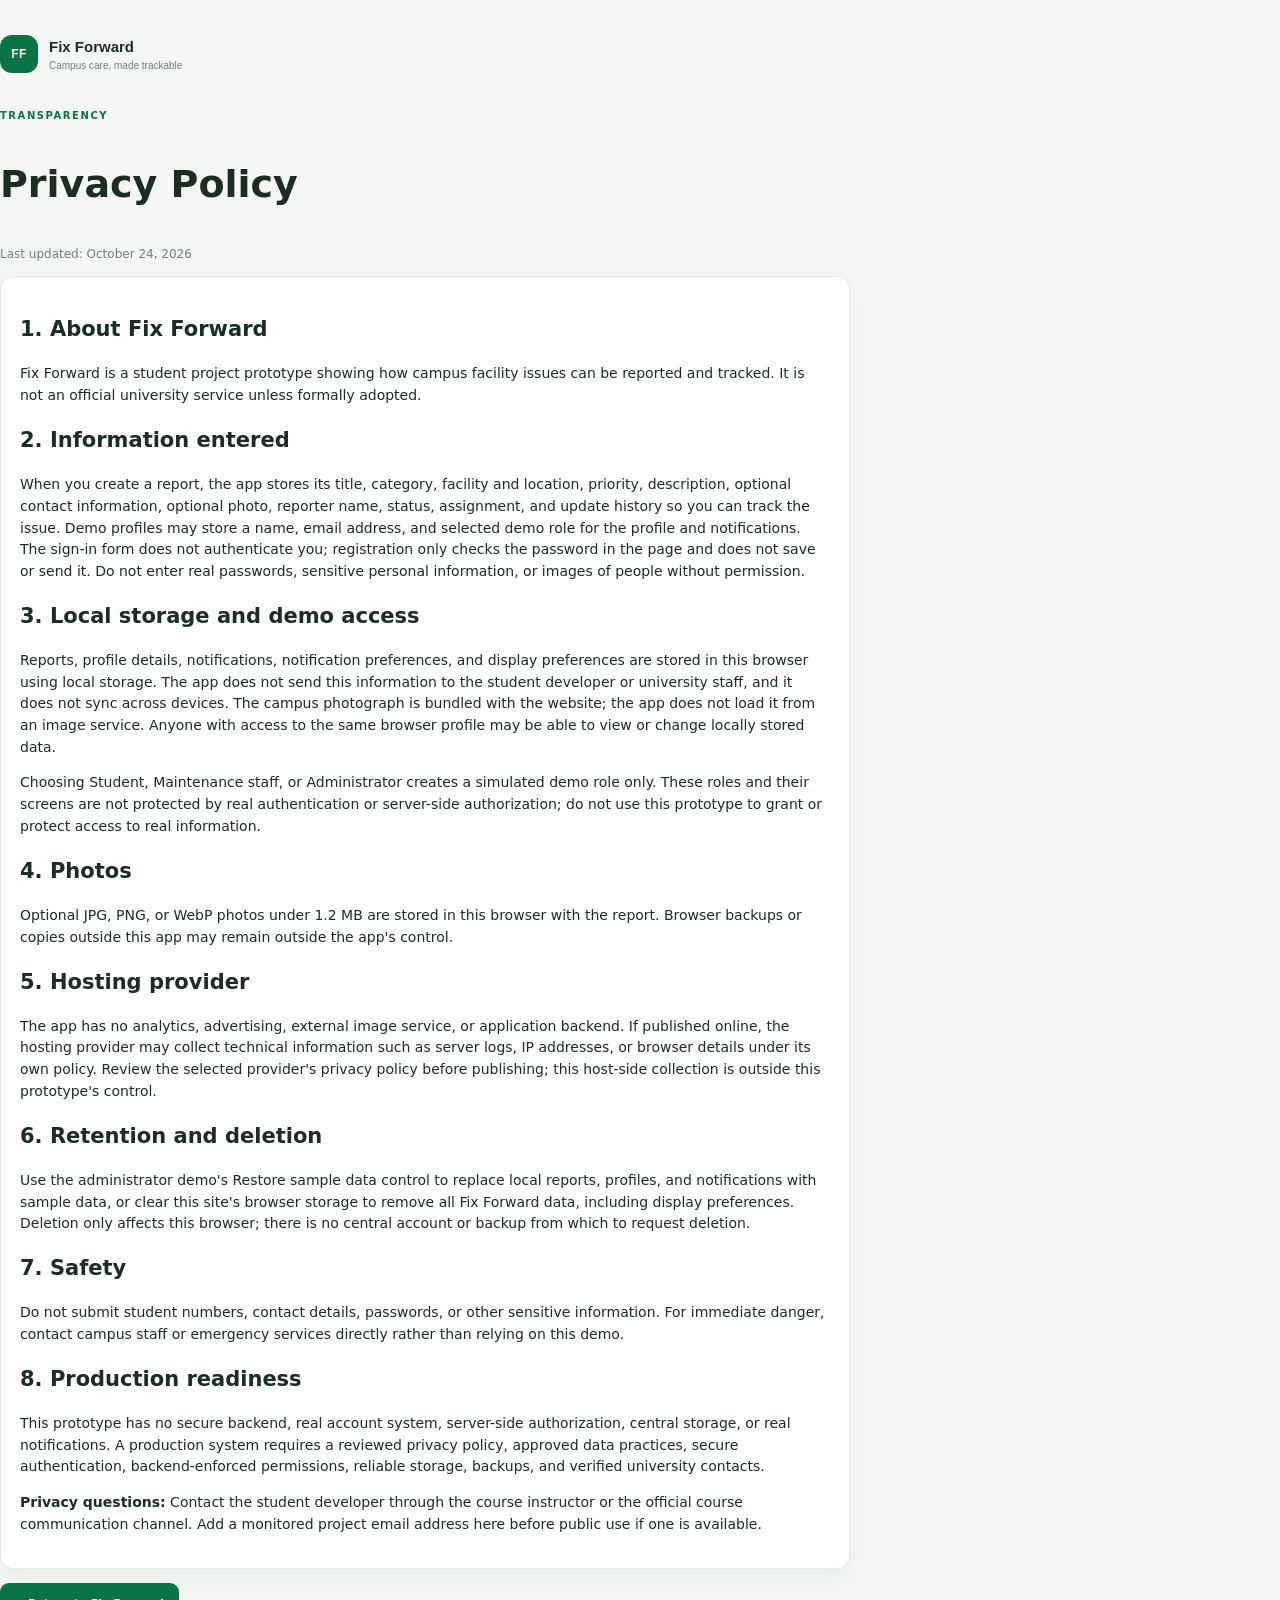
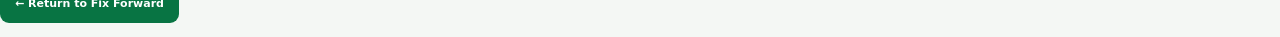
==== commit ce79a39e: "Add files via upload" ====
--- a/privacy.html
+++ b/privacy.html
@@ -1 +1,40 @@
-<!doctype html><html lang="en"><head><meta charset="utf-8"><meta name="viewport" content="width=device-width,initial-scale=1"><title>Privacy Policy | Fix Forward</title><link rel="stylesheet" href="styles.css"></head><body><main style="max-width:850px;padding-top:35px"><a class="brand" href="index.html"><span class="brand-mark">FF</span><span>Fix Forward<small>Campus care, made trackable</small></span></a><section style="padding-top:35px"><p class="eyebrow">TRANSPARENCY</p><h1 style="font-size:38px">Privacy Policy</h1><p class="muted">Last updated: October 24, 2026</p><article class="card"><h2>1. About Fix Forward</h2><p>Fix Forward is a student project prototype showing how campus facility issues can be reported and tracked. It is not an official university service unless formally adopted.</p><h2>2. Information entered</h2><p>When you create a report, the app stores its title, category, facility and location, priority, description, optional contact information, optional photo, reporter name, status, assignment, and update history so you can track the issue. Demo profiles may store a name and email address for the profile and notifications. The sign-in form does not authenticate you; registration only checks the password in the page and does not save or send it. Do not enter real passwords, sensitive personal information, or images of people without permission.</p><h2>3. Local storage and demo access</h2><p>Reports, profile details, notifications, notification preferences, and display preferences are stored in this browser using local storage. The app does not send this information to the student developer or university staff, and it does not sync across devices. The campus photograph is bundled with the website; the app does not load it from an image service. Anyone with access to the same browser profile may be able to view or change locally stored data.</p><h2>4. Photos</h2><p>Optional JPG, PNG, or WebP photos under 1.2 MB are stored in this browser with the report. Browser backups or copies outside this app may remain outside the app's control.</p><h2>5. Hosting provider</h2><p>The app has no analytics, advertising, external image service, or application backend. If published online, the hosting provider may collect technical information such as server logs, IP addresses, or browser details under its own policy. Review the selected provider's privacy policy before publishing; this host-side collection is outside this prototype's control.</p><h2>6. Retention and deletion</h2><p>Use the administrator demo's Restore sample data control to replace local reports, profiles, and notifications with sample data, or clear this site's browser storage to remove all Fix Forward data, including display preferences. Deletion only affects this browser; there is no central account or backup from which to request deletion.</p><h2>7. Safety</h2><p>Do not submit student numbers, contact details, passwords, or other sensitive information. For immediate danger, contact campus staff or emergency services directly rather than relying on this demo.</p><h2>8. Production readiness</h2><p>This prototype has no secure backend, real account system, server-side authorization, central storage, or real notifications. A production system requires a reviewed privacy policy, approved data practices, secure authentication, backend-enforced permissions, reliable storage, backups, and verified university contacts.</p><p><strong>Privacy questions:</strong> Contact the student developer through the course instructor or the official course communication channel. Add a monitored project email address here before public use if one is available.</p></article><p><a class="button button-primary" href="index.html">← Return to Fix Forward</a></p></section></main></body></html>
+<!doctype html>
+<html lang="en">
+<head>
+  <meta charset="utf-8">
+  <meta name="viewport" content="width=device-width, initial-scale=1">
+  <title>Privacy Policy | Fix Forward</title>
+  <link rel="stylesheet" href="styles.css">
+</head>
+<body>
+  <main style="max-width:850px;padding-top:35px">
+    <a class="brand" href="index.html"><span class="brand-mark">FF</span><span>Fix Forward<small>Campus care, made trackable</small></span></a>
+    <section style="padding-top:35px">
+      <p class="eyebrow">TRANSPARENCY</p>
+      <h1 style="font-size:38px">Privacy Policy</h1>
+      <p class="muted">Last updated: October 24, 2026</p>
+      <article class="card">
+        <h2>1. About Fix Forward</h2>
+        <p>Fix Forward is a student project prototype showing how campus facility issues can be reported and tracked. It is not an official university service unless formally adopted.</p>
+        <h2>2. Information entered</h2>
+        <p>When you create a report, the app stores its title, category, facility and location, priority, description, optional contact information, optional photo, reporter name, status, assignment, and update history so you can track the issue. Demo profiles may store a name, email address, and selected demo role for the profile and notifications. The sign-in form does not authenticate you; registration only checks the password in the page and does not save or send it. Do not enter real passwords, sensitive personal information, or images of people without permission.</p>
+        <h2>3. Local storage and demo access</h2>
+        <p>Reports, profile details, notifications, notification preferences, and display preferences are stored in this browser using local storage. The app does not send this information to the student developer or university staff, and it does not sync across devices. The campus photograph is bundled with the website; the app does not load it from an image service. Anyone with access to the same browser profile may be able to view or change locally stored data.</p>
+        <p>Choosing Student, Maintenance staff, or Administrator creates a simulated demo role only. These roles and their screens are not protected by real authentication or server-side authorization; do not use this prototype to grant or protect access to real information.</p>
+        <h2>4. Photos</h2>
+        <p>Optional JPG, PNG, or WebP photos under 1.2 MB are stored in this browser with the report. Browser backups or copies outside this app may remain outside the app's control.</p>
+        <h2>5. Hosting provider</h2>
+        <p>The app has no analytics, advertising, external image service, or application backend. If published online, the hosting provider may collect technical information such as server logs, IP addresses, or browser details under its own policy. Review the selected provider's privacy policy before publishing; this host-side collection is outside this prototype's control.</p>
+        <h2>6. Retention and deletion</h2>
+        <p>Use the administrator demo's Restore sample data control to replace local reports, profiles, and notifications with sample data, or clear this site's browser storage to remove all Fix Forward data, including display preferences. Deletion only affects this browser; there is no central account or backup from which to request deletion.</p>
+        <h2>7. Safety</h2>
+        <p>Do not submit student numbers, contact details, passwords, or other sensitive information. For immediate danger, contact campus staff or emergency services directly rather than relying on this demo.</p>
+        <h2>8. Production readiness</h2>
+        <p>This prototype has no secure backend, real account system, server-side authorization, central storage, or real notifications. A production system requires a reviewed privacy policy, approved data practices, secure authentication, backend-enforced permissions, reliable storage, backups, and verified university contacts.</p>
+        <p><strong>Privacy questions:</strong> Contact the student developer through the course instructor or the official course communication channel. Add a monitored project email address here before public use if one is available.</p>
+      </article>
+      <p><a class="button button-primary" href="index.html">← Return to Fix Forward</a></p>
+    </section>
+  </main>
+</body>
+</html>
